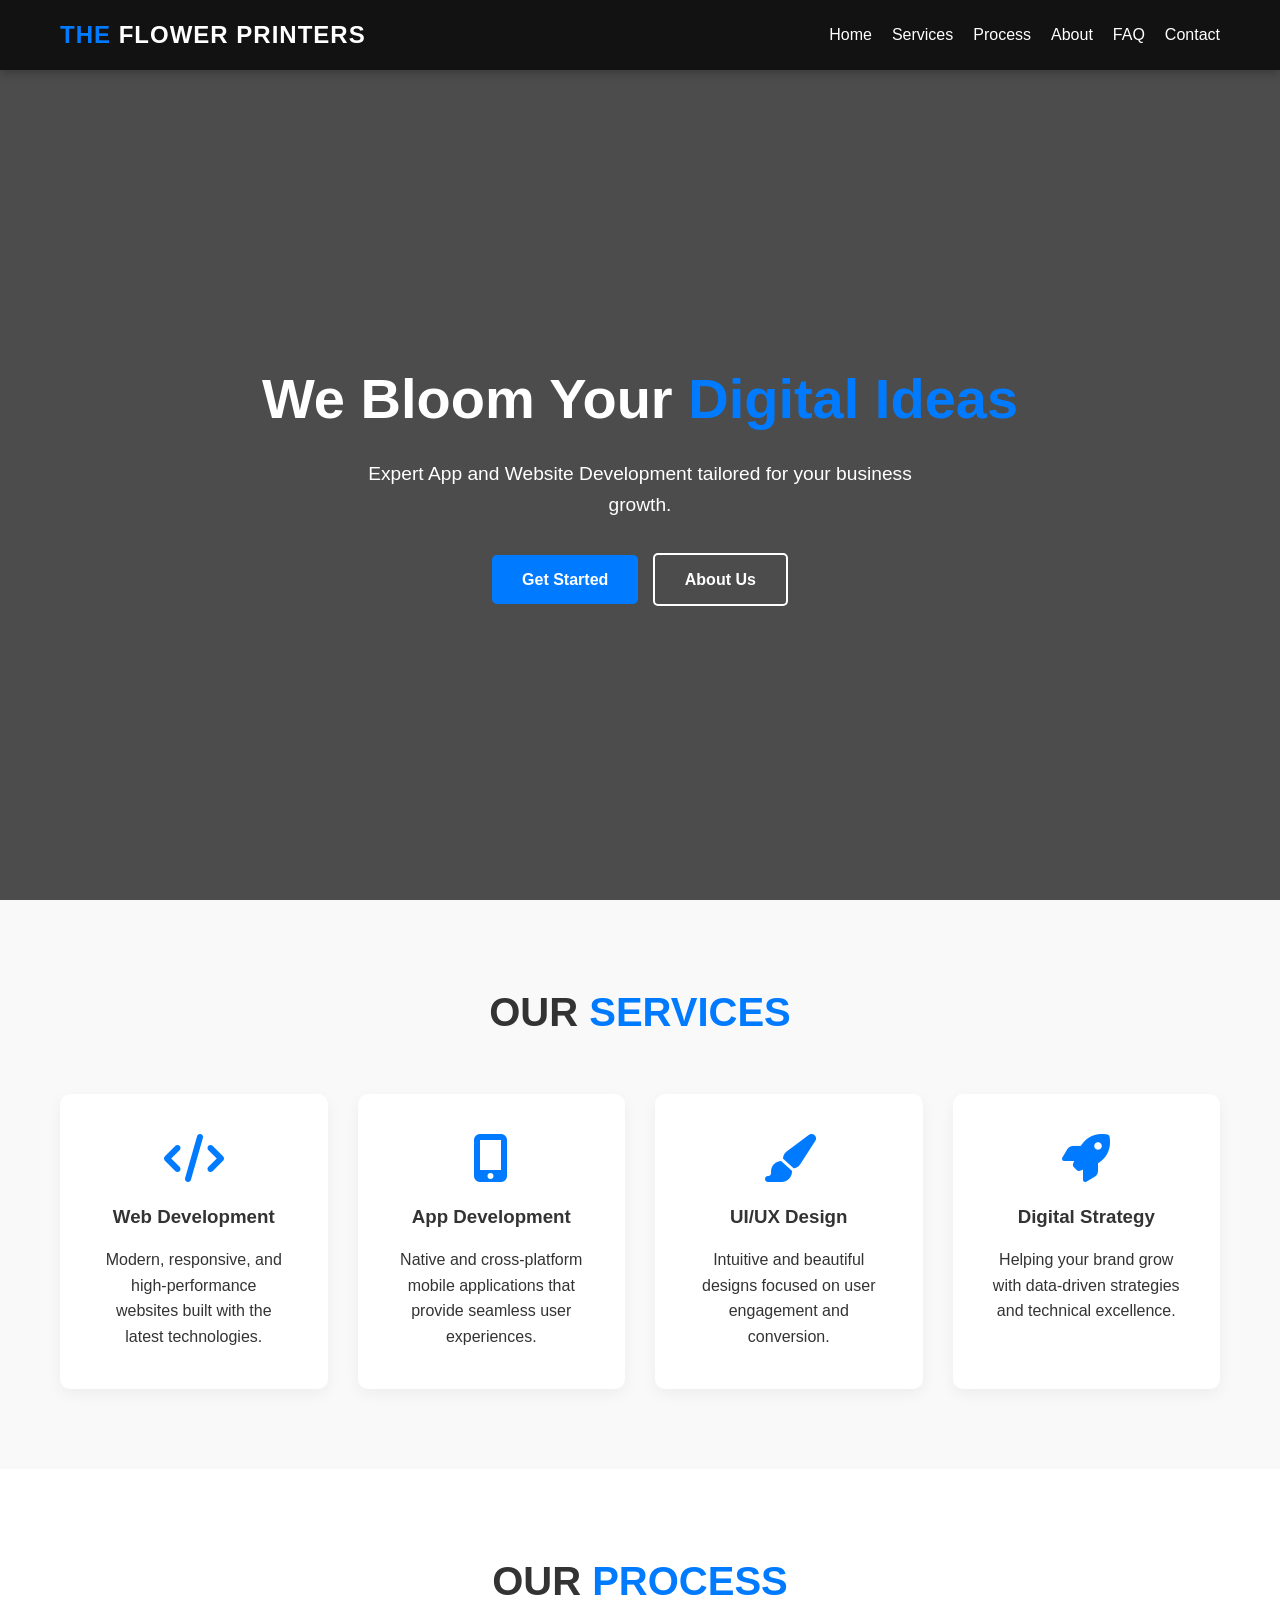
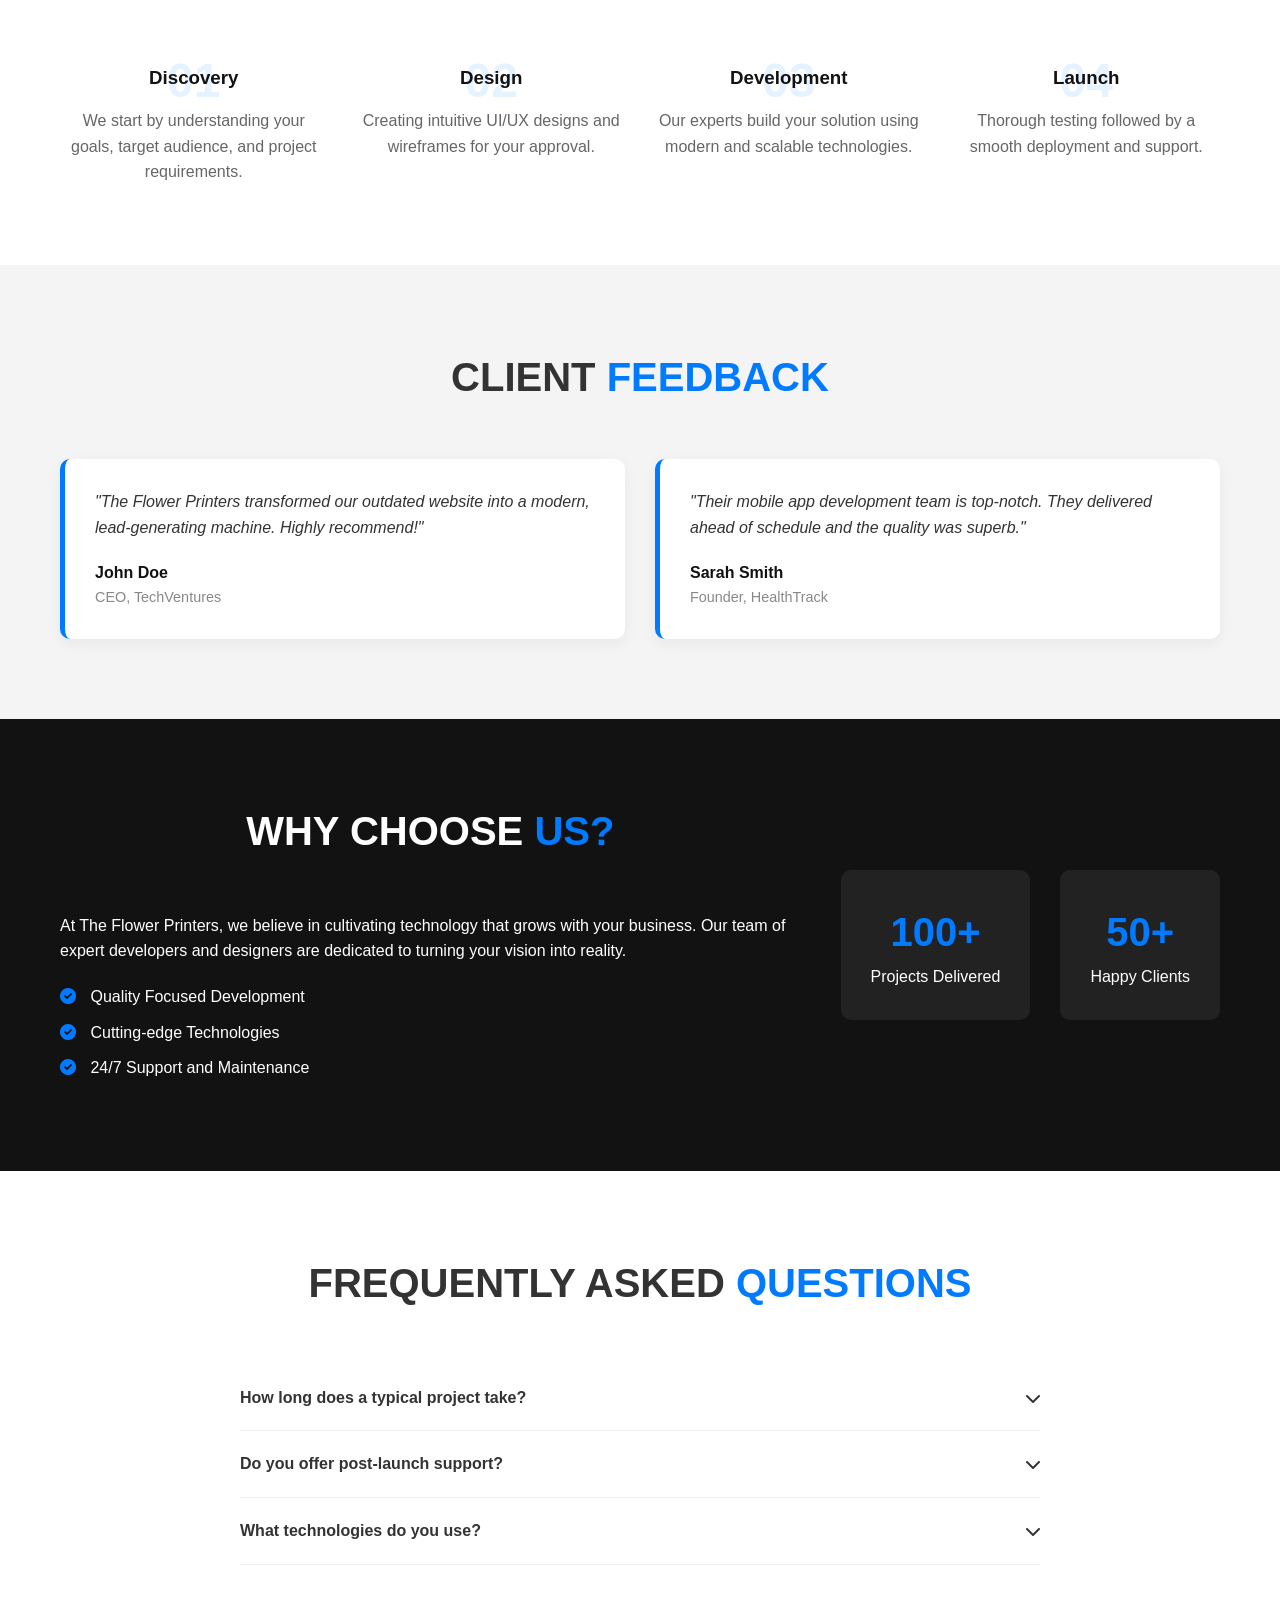
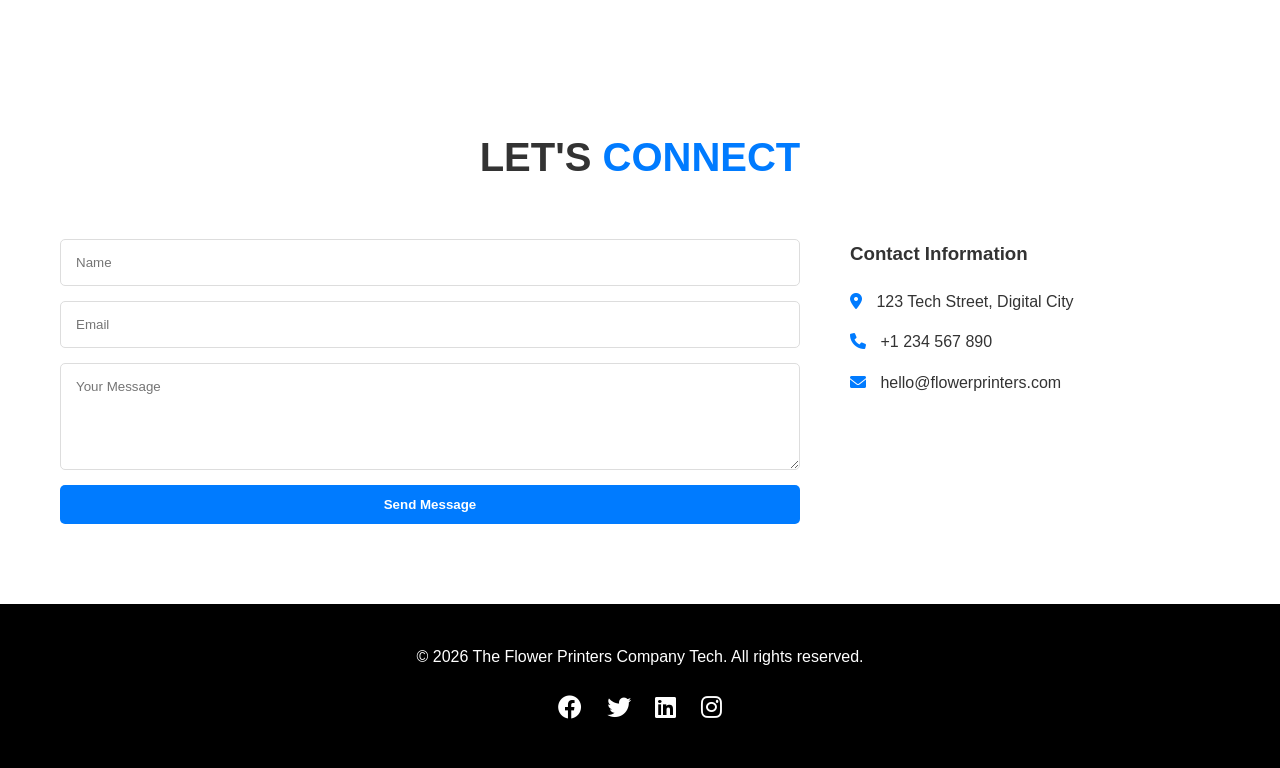
==== index.html @ e11e9548 "Initial commit: Website for The Flower Printers Company Tech" ====
<!DOCTYPE html>
<html lang="en">
<head>
    <meta charset="UTF-8">
    <meta name="viewport" content="width=device-width, initial-scale=1.0">
    <title>The Flower Printers - App & Website Development</title>
    <link rel="stylesheet" href="style.css">
    <link rel="stylesheet" href="https://cdnjs.cloudflare.com/ajax/libs/font-awesome/6.0.0/css/all.min.css">
</head>
<body>
    <header>
        <nav>
            <div class="logo">
                <span class="blue">The</span> Flower Printers
            </div>
            <ul>
                <li><a href="#home">Home</a></li>
                <li><a href="#services">Services</a></li>
                <li><a href="#process">Process</a></li>
                <li><a href="#about">About</a></li>
                <li><a href="#faq">FAQ</a></li>
                <li><a href="#contact">Contact</a></li>
            </ul>
            <div class="menu-toggle">
                <i class="fas fa-bars"></i>
            </div>
        </nav>
    </header>

    <section id="home" class="hero">
        <div class="hero-content">
            <h1>We Bloom Your <span class="blue">Digital Ideas</span></h1>
            <p>Expert App and Website Development tailored for your business growth.</p>
            <div class="hero-btns">
                <a href="#contact" class="btn primary">Get Started</a>
                <a href="#about" class="btn secondary">About Us</a>
            </div>
        </div>
    </section>

    <section id="services" class="services">
        <div class="container">
            <h2 class="section-title">Our <span class="blue">Services</span></h2>
            <div class="service-grid">
                <div class="service-card">
                    <i class="fas fa-code"></i>
                    <h3>Web Development</h3>
                    <p>Modern, responsive, and high-performance websites built with the latest technologies.</p>
                </div>
                <div class="service-card">
                    <i class="fas fa-mobile-alt"></i>
                    <h3>App Development</h3>
                    <p>Native and cross-platform mobile applications that provide seamless user experiences.</p>
                </div>
                <div class="service-card">
                    <i class="fas fa-paint-brush"></i>
                    <h3>UI/UX Design</h3>
                    <p>Intuitive and beautiful designs focused on user engagement and conversion.</p>
                </div>
                <div class="service-card">
                    <i class="fas fa-rocket"></i>
                    <h3>Digital Strategy</h3>
                    <p>Helping your brand grow with data-driven strategies and technical excellence.</p>
                </div>
            </div>
        </div>
    </section>

    <section id="process" class="process">
        <div class="container">
            <h2 class="section-title">Our <span class="blue">Process</span></h2>
            <div class="process-steps">
                <div class="step">
                    <div class="step-number">01</div>
                    <h3>Discovery</h3>
                    <p>We start by understanding your goals, target audience, and project requirements.</p>
                </div>
                <div class="step">
                    <div class="step-number">02</div>
                    <h3>Design</h3>
                    <p>Creating intuitive UI/UX designs and wireframes for your approval.</p>
                </div>
                <div class="step">
                    <div class="step-number">03</div>
                    <h3>Development</h3>
                    <p>Our experts build your solution using modern and scalable technologies.</p>
                </div>
                <div class="step">
                    <div class="step-number">04</div>
                    <h3>Launch</h3>
                    <p>Thorough testing followed by a smooth deployment and support.</p>
                </div>
            </div>
        </div>
    </section>


    <section id="testimonials" class="testimonials">
        <div class="container">
            <h2 class="section-title">Client <span class="blue">Feedback</span></h2>
            <div class="testimonial-grid">
                <div class="testimonial-card">
                    <p>"The Flower Printers transformed our outdated website into a modern, lead-generating machine. Highly recommend!"</p>
                    <div class="client-info">
                        <strong>John Doe</strong>
                        <span>CEO, TechVentures</span>
                    </div>
                </div>
                <div class="testimonial-card">
                    <p>"Their mobile app development team is top-notch. They delivered ahead of schedule and the quality was superb."</p>
                    <div class="client-info">
                        <strong>Sarah Smith</strong>
                        <span>Founder, HealthTrack</span>
                    </div>
                </div>
            </div>
        </div>
    </section>

    <section id="about" class="about">
        <div class="container">
            <div class="about-flex">
                <div class="about-text">
                    <h2 class="section-title">Why Choose <span class="blue">Us?</span></h2>
                    <p>At The Flower Printers, we believe in cultivating technology that grows with your business. Our team of expert developers and designers are dedicated to turning your vision into reality.</p>
                    <ul>
                        <li><i class="fas fa-check-circle"></i> Quality Focused Development</li>
                        <li><i class="fas fa-check-circle"></i> Cutting-edge Technologies</li>
                        <li><i class="fas fa-check-circle"></i> 24/7 Support and Maintenance</li>
                    </ul>
                </div>
                <div class="about-stats">
                    <div class="stat">
                        <h3>100+</h3>
                        <p>Projects Delivered</p>
                    </div>
                    <div class="stat">
                        <h3>50+</h3>
                        <p>Happy Clients</p>
                    </div>
                </div>
            </div>
        </div>
    </section>

    <section id="faq" class="faq">
        <div class="container">
            <h2 class="section-title">Frequently Asked <span class="blue">Questions</span></h2>
            <div class="faq-container">
                <div class="faq-item">
                    <div class="faq-question">How long does a typical project take? <i class="fas fa-chevron-down"></i></div>
                    <div class="faq-answer">
                        <p>Websites usually take 4-8 weeks, while complex mobile apps can take 3-6 months depending on features.</p>
                    </div>
                </div>
                <div class="faq-item">
                    <div class="faq-question">Do you offer post-launch support? <i class="fas fa-chevron-down"></i></div>
                    <div class="faq-answer">
                        <p>Yes, we provide maintenance and support packages to ensure your digital products stay updated and secure.</p>
                    </div>
                </div>
                <div class="faq-item">
                    <div class="faq-question">What technologies do you use? <i class="fas fa-chevron-down"></i></div>
                    <div class="faq-answer">
                        <p>We specialize in React, Flutter, Node.js, and modern cloud infrastructures like AWS and Firebase.</p>
                    </div>
                </div>
            </div>
        </div>
    </section>

    <section id="contact" class="contact">
        <div class="container">
            <h2 class="section-title">Let's <span class="blue">Connect</span></h2>
            <div class="contact-flex">
                <form class="contact-form">
                    <input type="text" placeholder="Name" required>
                    <input type="email" placeholder="Email" required>
                    <textarea placeholder="Your Message" rows="5" required></textarea>
                    <button type="submit" class="btn primary">Send Message</button>
                </form>
                <div class="contact-info">
                    <h3>Contact Information</h3>
                    <p><i class="fas fa-map-marker-alt"></i> 123 Tech Street, Digital City</p>
                    <p><i class="fas fa-phone"></i> +1 234 567 890</p>
                    <p><i class="fas fa-envelope"></i> hello@flowerprinters.com</p>
                </div>
            </div>
        </div>
    </section>

    <footer>
        <div class="container">
            <p>&copy; 2026 The Flower Printers Company Tech. All rights reserved.</p>
            <div class="socials">
                <a href="#"><i class="fab fa-facebook"></i></a>
                <a href="#"><i class="fab fa-twitter"></i></a>
                <a href="#"><i class="fab fa-linkedin"></i></a>
                <a href="#"><i class="fab fa-instagram"></i></a>
            </div>
        </div>
    </footer>

    <script src="script.js"></script>
</body>
</html>
---- style.css ----
:root {
    --primary-color: #007bff;
    --secondary-color: #0056b3;
    --bg-dark: #121212;
    --bg-light: #ffffff;
    --text-dark: #333333;
    --text-light: #f4f4f4;
    --transition: all 0.3s ease;
}

* {
    margin: 0;
    padding: 0;
    box-sizing: border-box;
    font-family: 'Segoe UI', Tahoma, Geneva, Verdana, sans-serif;
}

html {
    scroll-behavior: smooth;
}

body {
    line-height: 1.6;
    color: var(--text-dark);
    background-color: var(--bg-light);
}

.container {
    max-width: 1200px;
    margin: 0 auto;
    padding: 0 20px;
}

.blue {
    color: var(--primary-color);
}

/* Header & Nav */
header {
    background: var(--bg-dark);
    color: white;
    padding: 1rem 0;
    position: fixed;
    width: 100%;
    top: 0;
    z-index: 1000;
    box-shadow: 0 2px 10px rgba(0,0,0,0.3);
}

nav {
    display: flex;
    justify-content: space-between;
    align-items: center;
    max-width: 1200px;
    margin: 0 auto;
    padding: 0 20px;
}

.logo {
    font-size: 1.5rem;
    font-weight: bold;
    text-transform: uppercase;
    letter-spacing: 1px;
}

nav ul {
    display: flex;
    list-style: none;
}

nav ul li {
    margin-left: 20px;
}

nav ul li a {
    color: white;
    text-decoration: none;
    font-weight: 500;
    transition: var(--transition);
}

nav ul li a:hover {
    color: var(--primary-color);
}

.menu-toggle {
    display: none;
    font-size: 1.5rem;
    cursor: pointer;
}

/* Hero Section */
.hero {
    height: 100vh;
    background: linear-gradient(rgba(0,0,0,0.7), rgba(0,0,0,0.7)), url('https://images.unsplash.com/photo-1519389950473-47ba0277781c?ixlib=rb-1.2.1&auto=format&fit=crop&w=1350&q=80');
    background-size: cover;
    background-position: center;
    display: flex;
    align-items: center;
    justify-content: center;
    text-align: center;
    color: white;
    padding-top: 60px;
}

.hero-content h1 {
    font-size: 3.5rem;
    margin-bottom: 1rem;
}

.hero-content p {
    font-size: 1.2rem;
    margin-bottom: 2rem;
    max-width: 600px;
    margin-left: auto;
    margin-right: auto;
}

.btn {
    display: inline-block;
    padding: 12px 30px;
    text-decoration: none;
    border-radius: 5px;
    font-weight: bold;
    transition: var(--transition);
    cursor: pointer;
    border: none;
}

.btn.primary {
    background: var(--primary-color);
    color: white;
}

.btn.primary:hover {
    background: var(--secondary-color);
}

.btn.secondary {
    background: transparent;
    color: white;
    border: 2px solid white;
    margin-left: 10px;
}

.btn.secondary:hover {
    background: white;
    color: var(--bg-dark);
}

/* Process Section */
.process {
    padding: 80px 0;
    background: #fff;
}

.process-steps {
    display: grid;
    grid-template-columns: repeat(auto-fit, minmax(200px, 1fr));
    gap: 30px;
    margin-top: 40px;
}

.step {
    text-align: center;
    position: relative;
}

.step-number {
    font-size: 3rem;
    font-weight: 800;
    color: rgba(0, 123, 255, 0.1);
    position: absolute;
    top: -20px;
    left: 50%;
    transform: translateX(-50%);
    z-index: 1;
}

.step h3 {
    position: relative;
    z-index: 2;
    margin-bottom: 15px;
    color: var(--bg-dark);
}

.step p {
    color: #666;
}

/* Testimonials */
.testimonials {
    padding: 80px 0;
    background: #f4f4f4;
}

.testimonial-grid {
    display: grid;
    grid-template-columns: repeat(auto-fit, minmax(300px, 1fr));
    gap: 30px;
}

.testimonial-card {
    background: white;
    padding: 30px;
    border-radius: 10px;
    border-left: 5px solid var(--primary-color);
    box-shadow: 0 5px 15px rgba(0,0,0,0.05);
}

.testimonial-card p {
    font-style: italic;
    margin-bottom: 20px;
}

.client-info {
    display: flex;
    flex-direction: column;
}

.client-info strong {
    color: var(--bg-dark);
}

.client-info span {
    font-size: 0.9rem;
    color: #888;
}

/* FAQ */
.faq {
    padding: 80px 0;
    background: white;
}

.faq-container {
    max-width: 800px;
    margin: 0 auto;
}

.faq-item {
    border-bottom: 1px solid #eee;
    padding: 20px 0;
}

.faq-question {
    font-weight: bold;
    cursor: pointer;
    display: flex;
    justify-content: space-between;
    align-items: center;
    transition: var(--transition);
}

.faq-question:hover {
    color: var(--primary-color);
}

.faq-answer {
    max-height: 0;
    overflow: hidden;
    transition: max-height 0.3s ease-out;
}

.faq-answer p {
    padding-top: 15px;
    color: #666;
}

.faq-item.active .faq-answer {
    max-height: 200px;
}

.faq-item.active .faq-question i {
    transform: rotate(180deg);
}

/* Existing Sections Overrides */
.portfolio {
    background: #f9f9f9;
}
.services {
    padding: 80px 0;
    background: #f9f9f9;
}

.section-title {
    text-align: center;
    font-size: 2.5rem;
    margin-bottom: 50px;
    text-transform: uppercase;
}

.service-grid {
    display: grid;
    grid-template-columns: repeat(auto-fit, minmax(250px, 1fr));
    gap: 30px;
}

.service-card {
    background: white;
    padding: 40px;
    text-align: center;
    border-radius: 10px;
    box-shadow: 0 5px 15px rgba(0,0,0,0.05);
    transition: var(--transition);
}

.service-card:hover {
    transform: translateY(-10px);
    box-shadow: 0 15px 30px rgba(0,0,0,0.1);
}

.service-card i {
    font-size: 3rem;
    color: var(--primary-color);
    margin-bottom: 20px;
}

.service-card h3 {
    margin-bottom: 15px;
}

/* Portfolio */
.portfolio {
    padding: 80px 0;
}

.portfolio-grid {
    display: grid;
    grid-template-columns: repeat(auto-fit, minmax(300px, 1fr));
    gap: 20px;
}

.portfolio-item {
    position: relative;
    overflow: hidden;
    border-radius: 10px;
    height: 250px;
}

.portfolio-img {
    width: 100%;
    height: 100%;
    transition: var(--transition);
}

.portfolio-info {
    position: absolute;
    bottom: -100%;
    left: 0;
    width: 100%;
    background: rgba(0, 123, 255, 0.9);
    color: white;
    padding: 20px;
    transition: var(--transition);
}

.portfolio-item:hover .portfolio-info {
    bottom: 0;
}

.portfolio-item:hover .portfolio-img {
    transform: scale(1.1);
}

/* About */
.about {
    padding: 80px 0;
    background: var(--bg-dark);
    color: white;
}

.about-flex {
    display: flex;
    align-items: center;
    justify-content: space-between;
    flex-wrap: wrap;
    gap: 40px;
}

.about-text {
    flex: 1;
    min-width: 300px;
}

.about-text p {
    margin-bottom: 20px;
}

.about-text ul {
    list-style: none;
}

.about-text ul li {
    margin-bottom: 10px;
}

.about-text ul li i {
    color: var(--primary-color);
    margin-right: 10px;
}

.about-stats {
    display: flex;
    gap: 30px;
}

.stat {
    text-align: center;
    background: #222;
    padding: 30px;
    border-radius: 10px;
    min-width: 150px;
}

.stat h3 {
    font-size: 2.5rem;
    color: var(--primary-color);
}

/* Contact */
.contact {
    padding: 80px 0;
}

.contact-flex {
    display: flex;
    gap: 50px;
    flex-wrap: wrap;
}

.contact-form {
    flex: 2;
    min-width: 300px;
    display: flex;
    flex-direction: column;
    gap: 15px;
}

.contact-form input, .contact-form textarea {
    padding: 15px;
    border: 1px solid #ddd;
    border-radius: 5px;
    outline: none;
}

.contact-form input:focus, .contact-form textarea:focus {
    border-color: var(--primary-color);
}

.contact-info {
    flex: 1;
    min-width: 250px;
}

.contact-info h3 {
    margin-bottom: 20px;
}

.contact-info p {
    margin-bottom: 15px;
}

.contact-info i {
    color: var(--primary-color);
    margin-right: 10px;
}

/* Footer */
footer {
    background: #000;
    color: white;
    padding: 40px 0;
    text-align: center;
}

.socials {
    margin-top: 20px;
}

.socials a {
    color: white;
    font-size: 1.5rem;
    margin: 0 10px;
    transition: var(--transition);
}

.socials a:hover {
    color: var(--primary-color);
}

/* Responsive */
@media (max-width: 768px) {
    .step-number {
        font-size: 2.5rem;
    }

    .process-steps {
        gap: 50px;
    }
}

@media (max-width: 768px) {
    .menu-toggle {
        display: block;
    }

    nav ul {
        display: none;
        flex-direction: column;
        position: absolute;
        top: 60px;
        left: 0;
        width: 100%;
        background: var(--bg-dark);
        padding: 20px;
        text-align: center;
    }

    nav ul.active {
        display: flex;
    }

    nav ul li {
        margin: 10px 0;
    }

    .hero-content h1 {
        font-size: 2.5rem;
    }

    .about-stats {
        width: 100%;
        justify-content: center;
    }
}
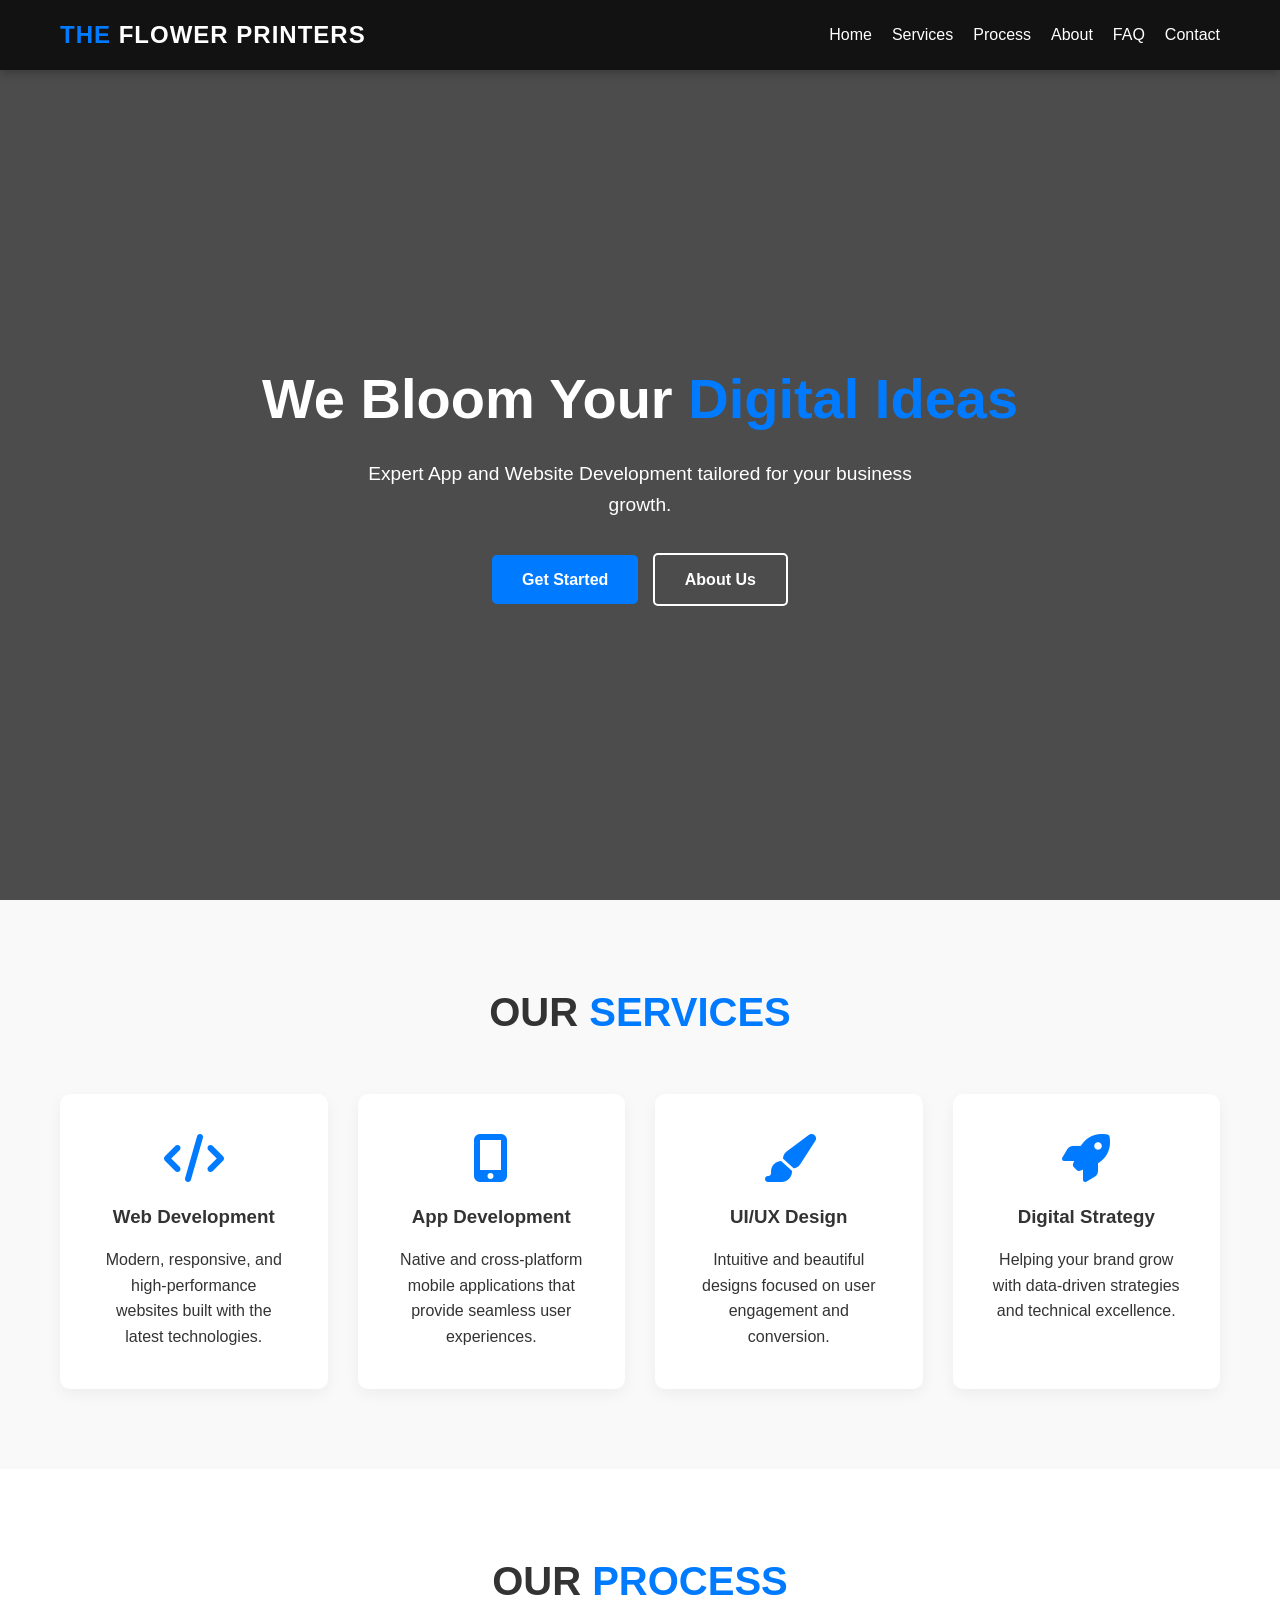
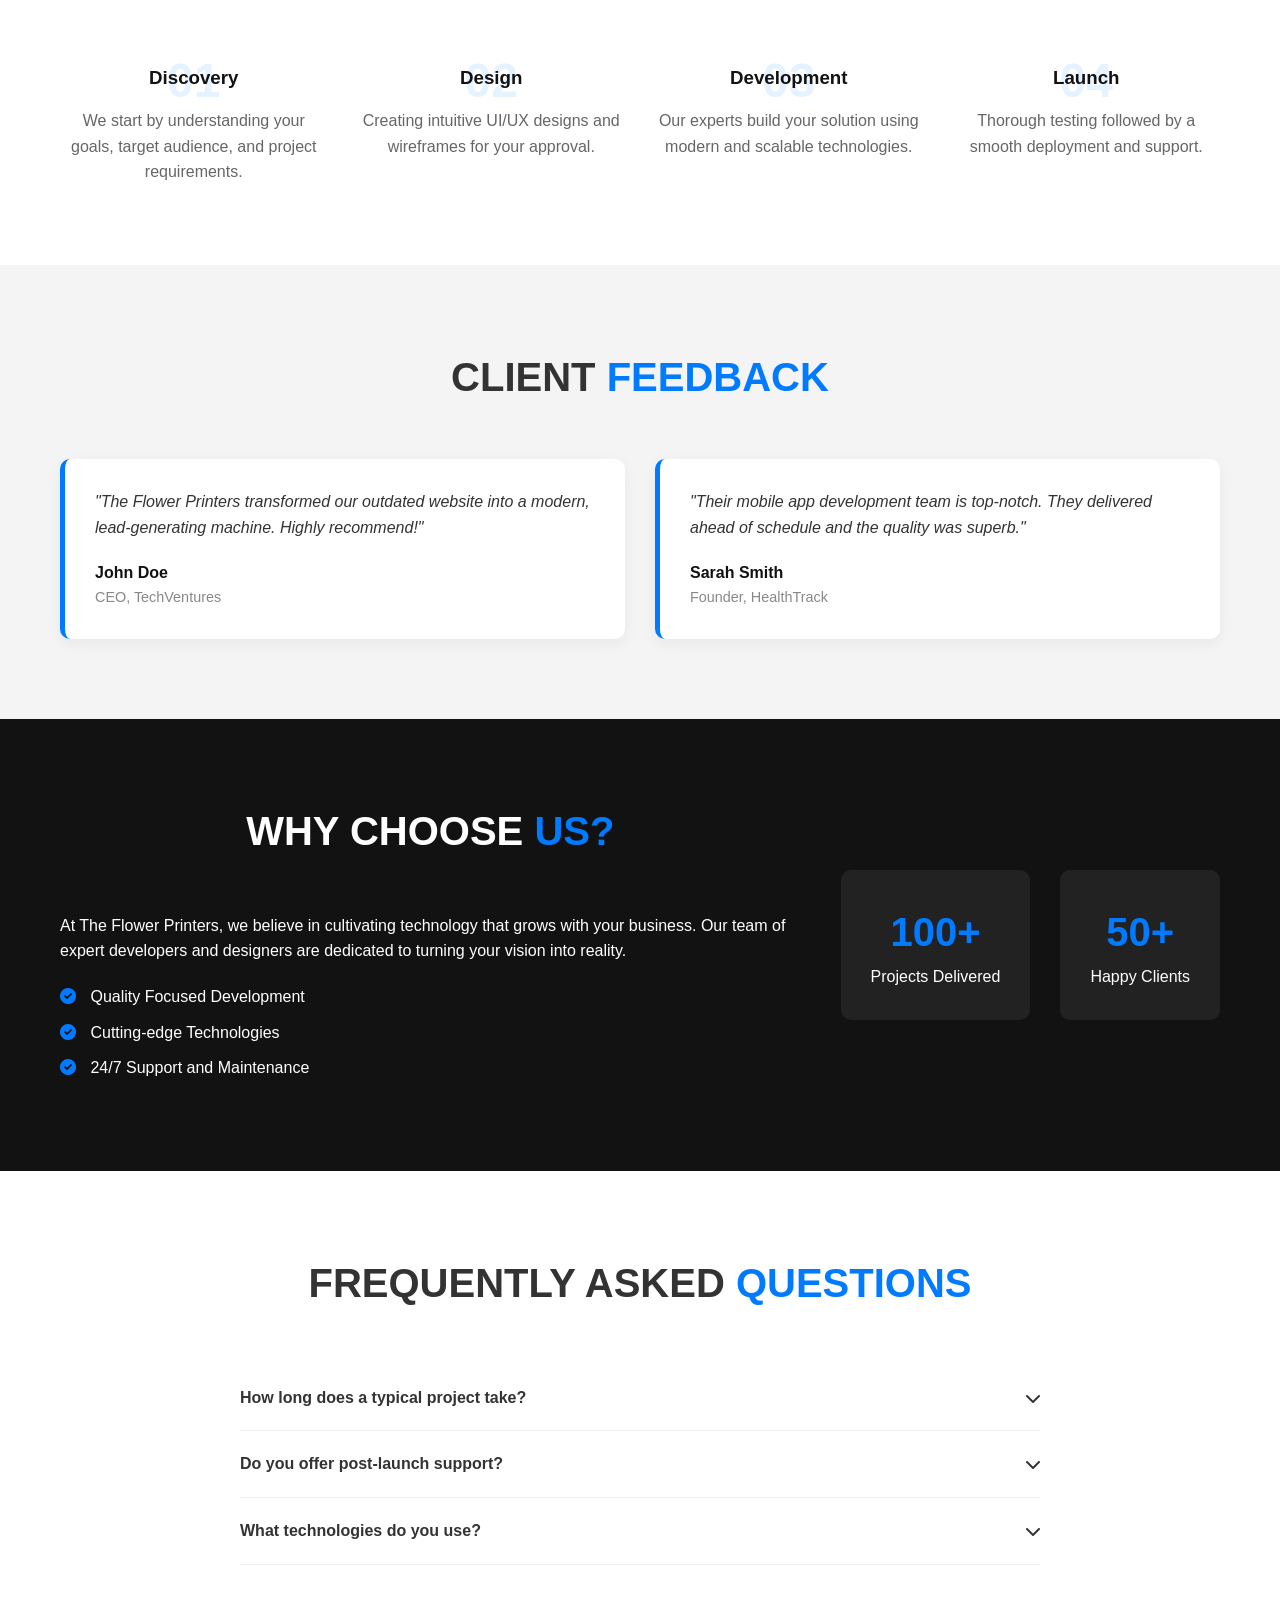
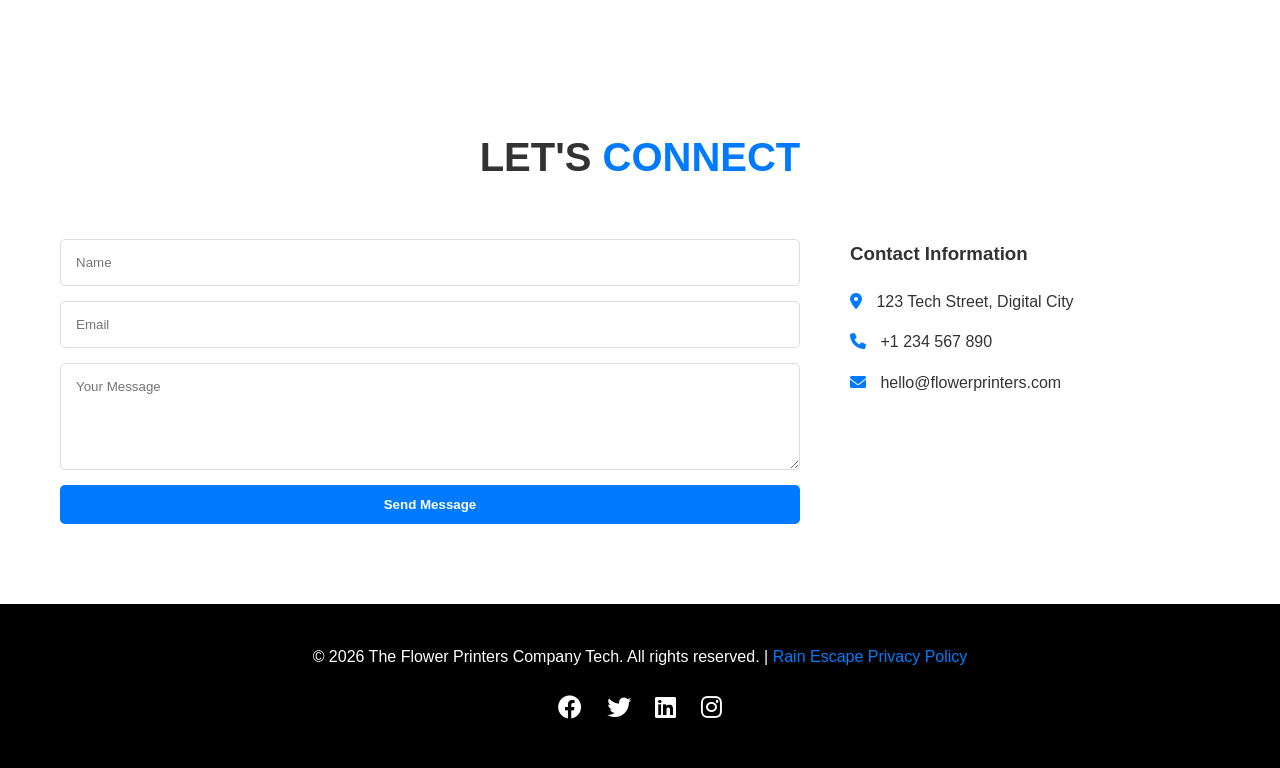
==== commit 3fa7b877: "Add link to Rain Escape Privacy Policy in footer" ====
--- a/index.html
+++ b/index.html
@@ -191,7 +191,7 @@
 
     <footer>
         <div class="container">
-            <p>&copy; 2026 The Flower Printers Company Tech. All rights reserved.</p>
+            <p>&copy; 2026 The Flower Printers Company Tech. All rights reserved. | <a href="rain-escape-privacy.html" style="color: #007bff; text-decoration: none;">Rain Escape Privacy Policy</a></p>
             <div class="socials">
                 <a href="#"><i class="fab fa-facebook"></i></a>
                 <a href="#"><i class="fab fa-twitter"></i></a>
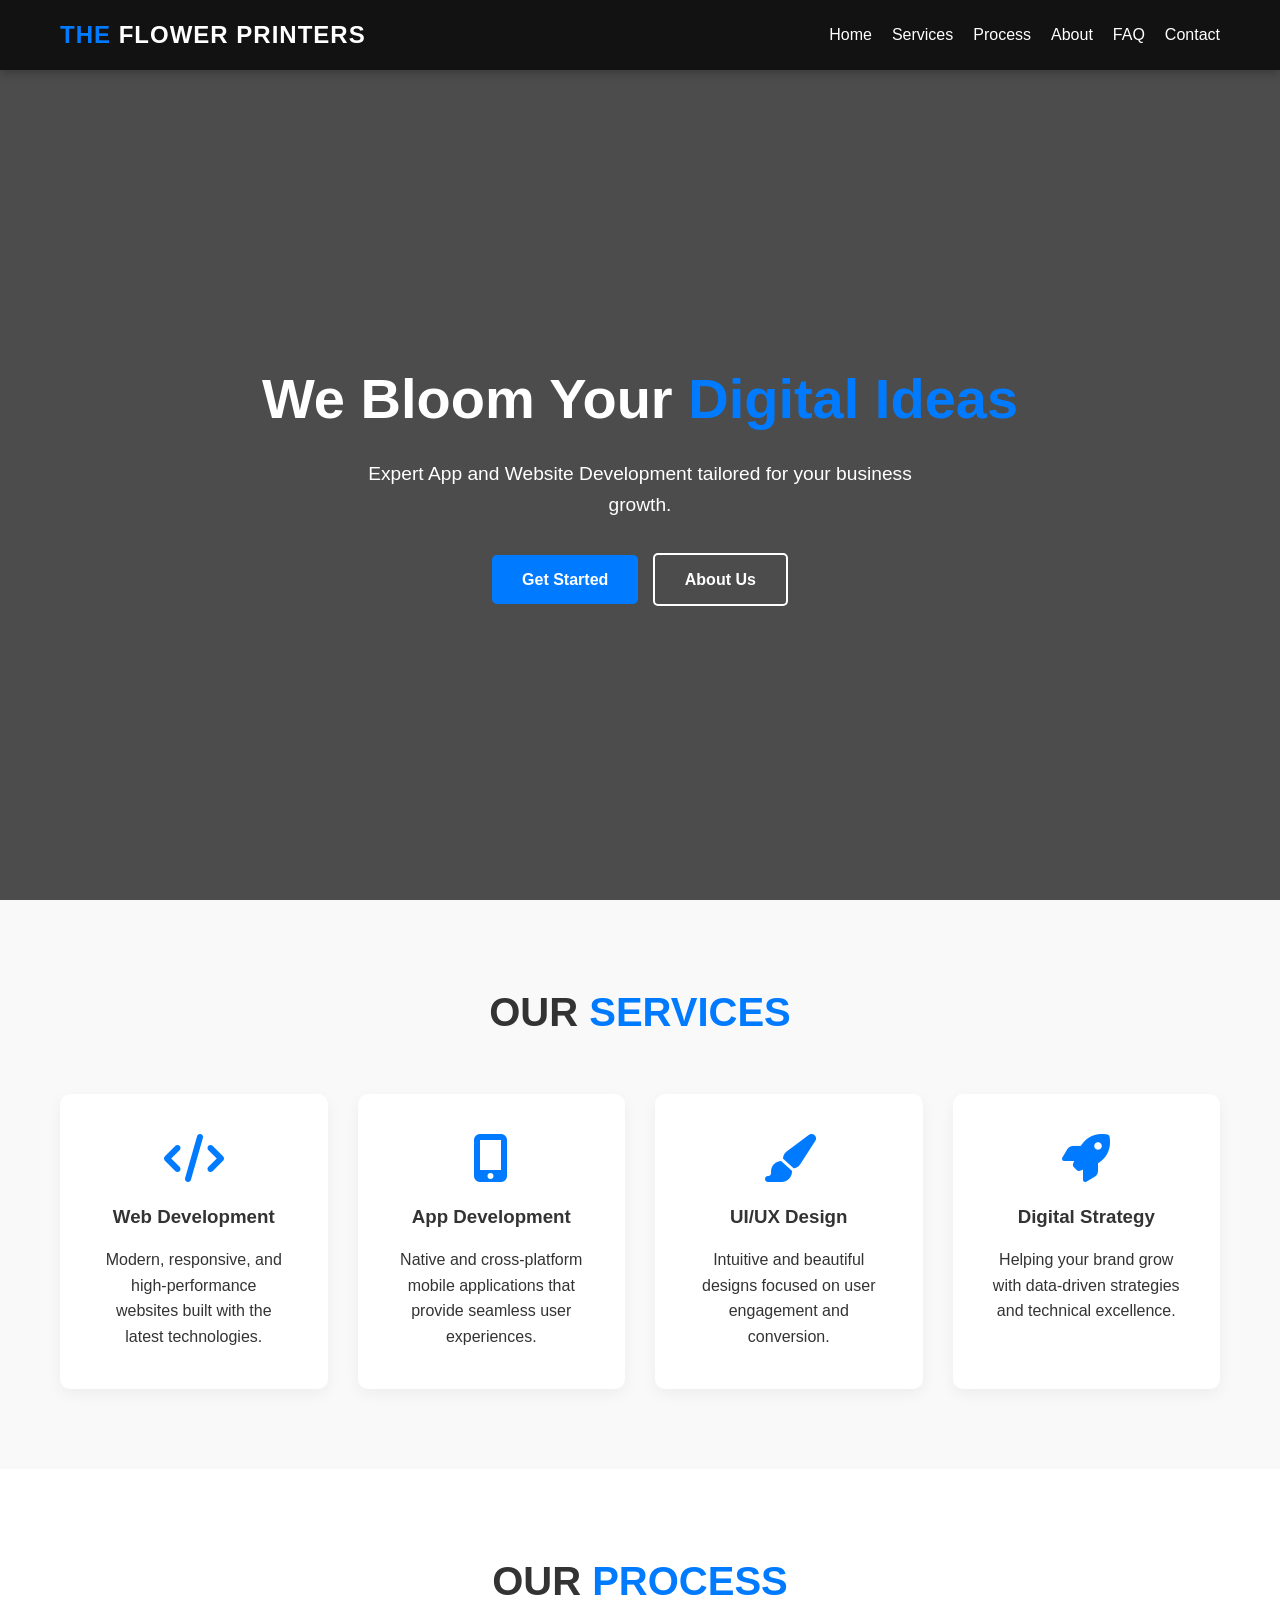
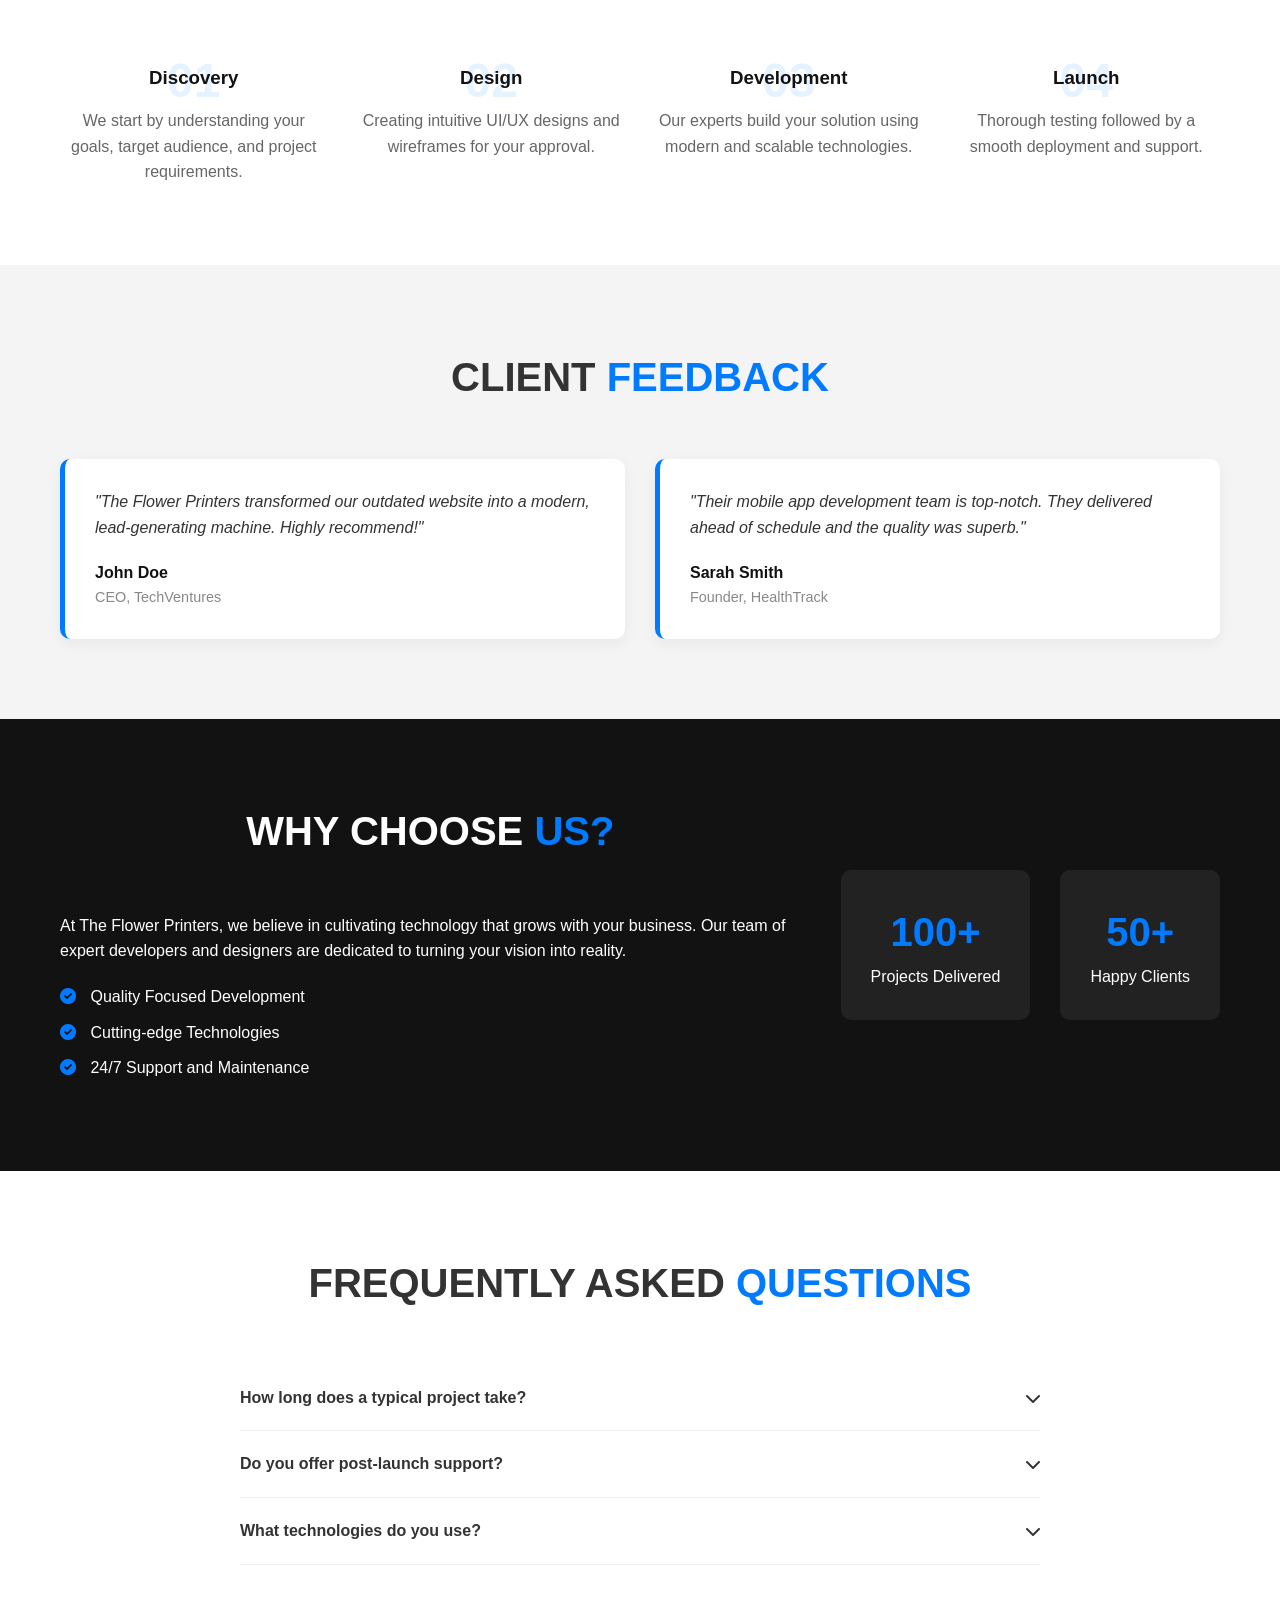
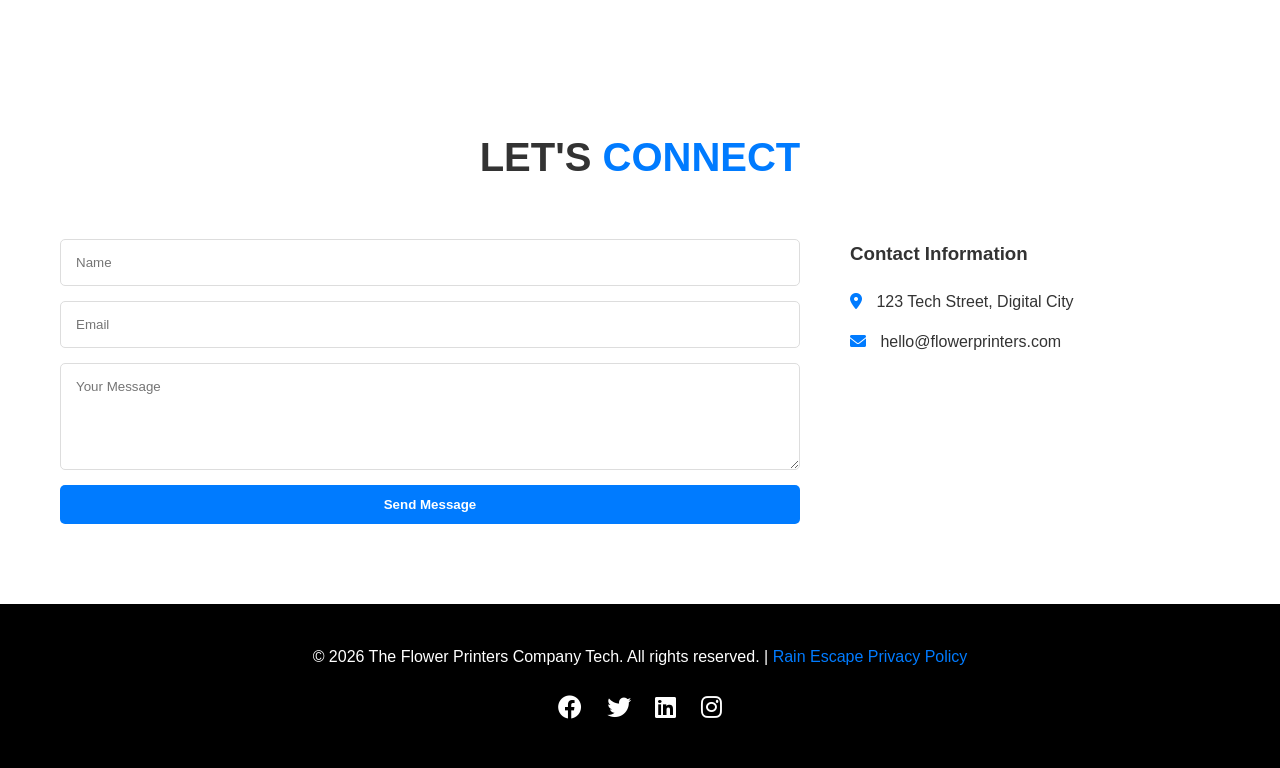
==== commit 3f5a35d2: "Remove phone number from contact info" ====
--- a/index.html
+++ b/index.html
@@ -182,7 +182,6 @@
                 <div class="contact-info">
                     <h3>Contact Information</h3>
                     <p><i class="fas fa-map-marker-alt"></i> 123 Tech Street, Digital City</p>
-                    <p><i class="fas fa-phone"></i> +1 234 567 890</p>
                     <p><i class="fas fa-envelope"></i> hello@flowerprinters.com</p>
                 </div>
             </div>
